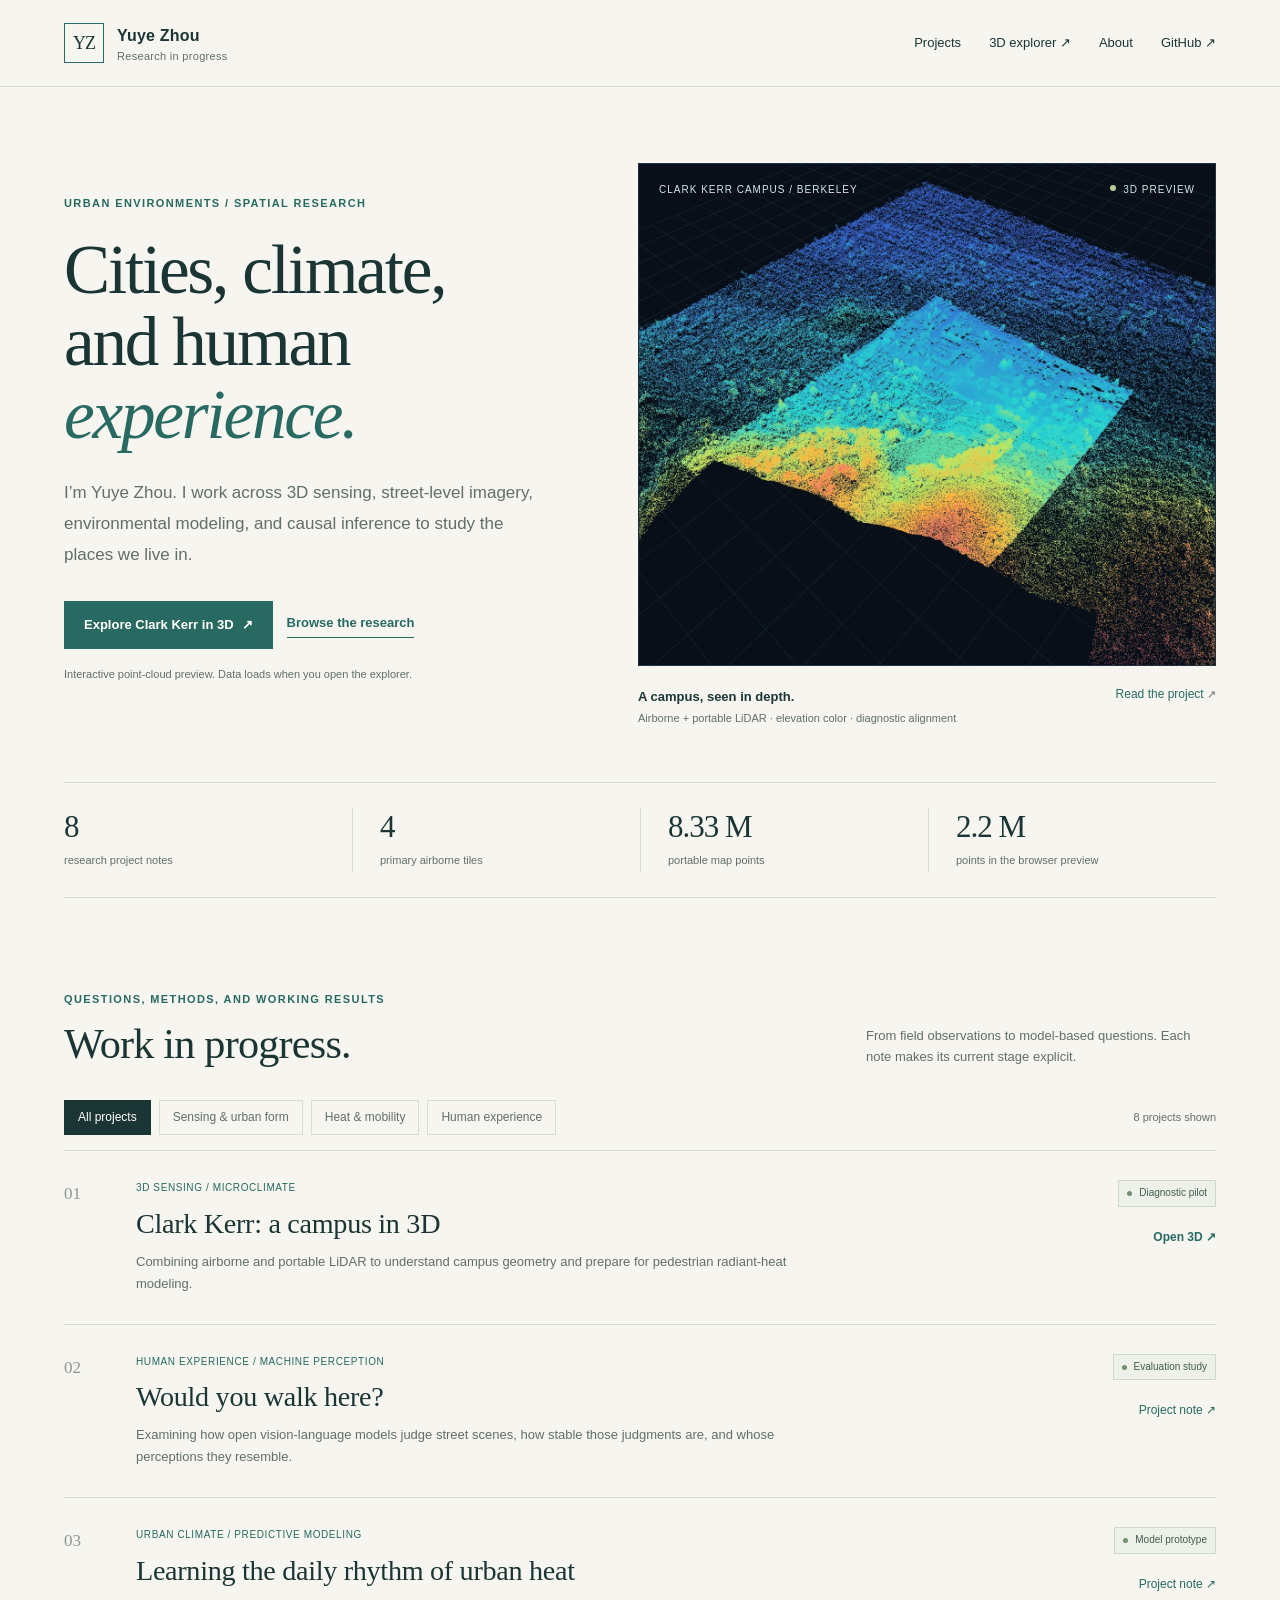
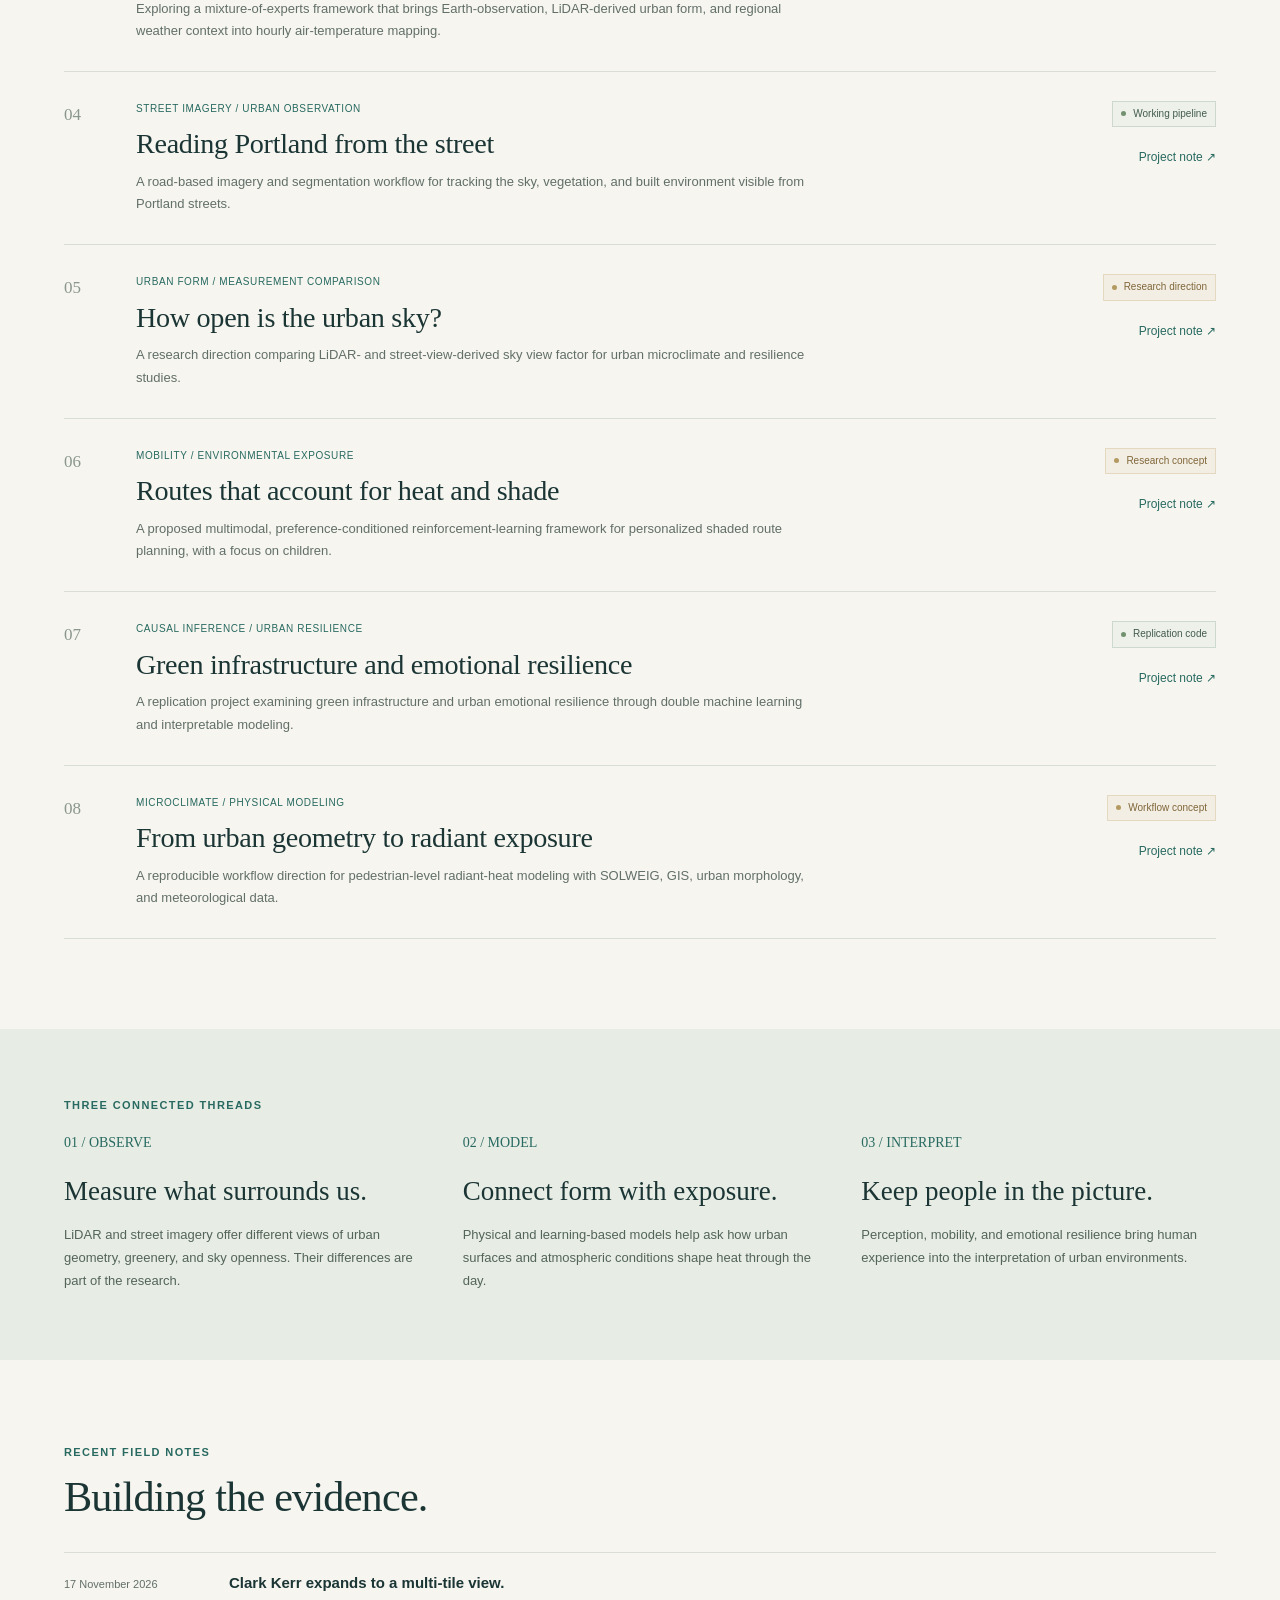
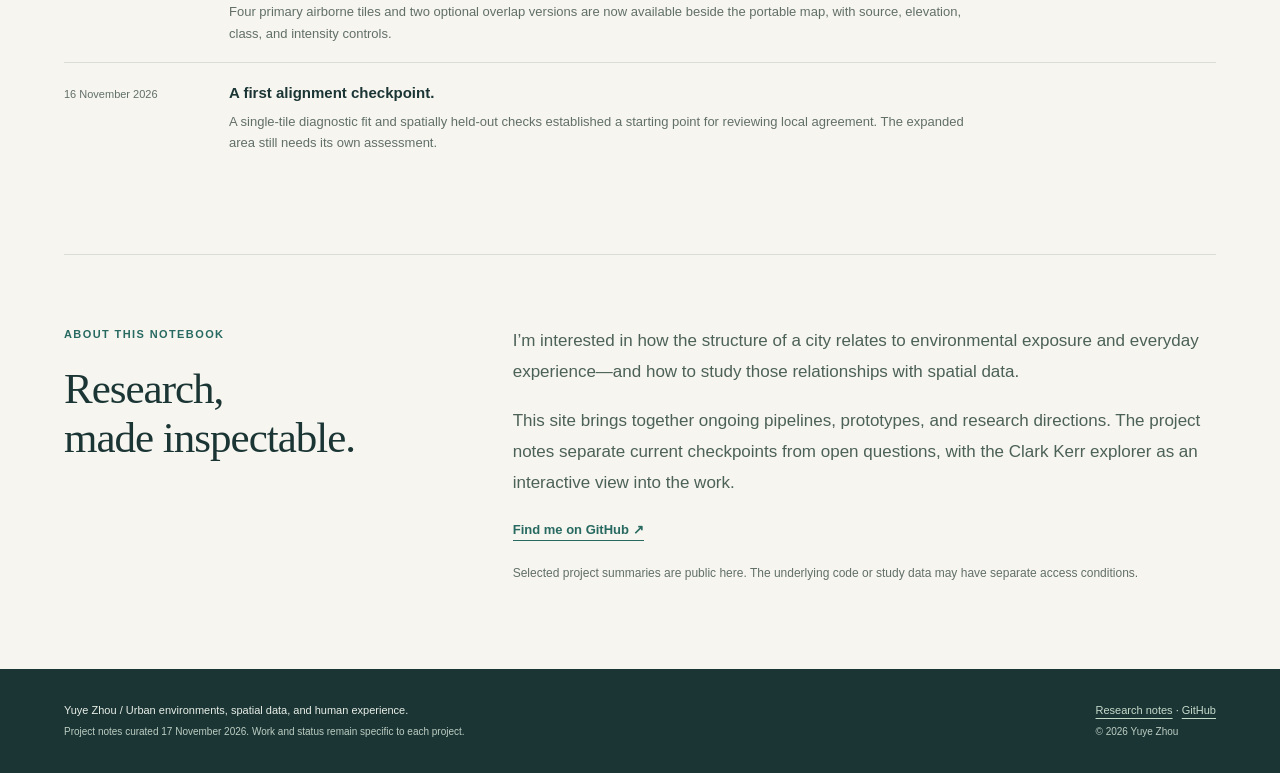
==== index.html @ 60a48d97 "Publish research portfolio and sampled interactive LiDAR explorer" ====
<!doctype html><html lang="en"><head><meta charset="utf-8"><meta name="viewport" content="width=device-width,initial-scale=1">
<title>Yuye Zhou — research in progress</title><meta name="description" content="Research in progress by Yuye Zhou: urban heat, LiDAR, street-level perception, spatial modeling, and causal inference."><meta name="theme-color" content="#f6f5ef">
<link rel="canonical" href="https://yuye06.github.io/"><link rel="icon" type="image/svg+xml" href="./assets/mark.svg"><link rel="stylesheet" href="./assets/site.css">
<meta property="og:type" content="website"><meta property="og:title" content="Yuye Zhou — research in progress"><meta property="og:description" content="Research in progress by Yuye Zhou: urban heat, LiDAR, street-level perception, spatial modeling, and causal inference."><meta property="og:url" content="https://yuye06.github.io/"><meta property="og:image" content="https://yuye06.github.io/assets/clark-kerr-overview.webp">
<meta name="twitter:card" content="summary_large_image"><script defer src="./assets/site.js"></script></head><body>
<a class="skip-link" href="#main">Skip to content</a><header class="site-header"><div class="wrap header-inner"><a class="brand" href="./index.html" aria-label="Yuye Zhou home"><span class="brand-mark" aria-hidden="true">YZ</span><span><strong>Yuye Zhou</strong><small>Research in progress</small></span></a>
<button class="nav-button" aria-expanded="false" aria-controls="primary-nav">Menu <span aria-hidden="true">☰</span></button><nav id="primary-nav" class="site-nav" aria-label="Primary"><a href="./index.html#research">Projects</a><a href="./explore/clark-kerr/">3D explorer <span aria-hidden="true">↗</span></a><a href="./index.html#about">About</a><a href="https://github.com/yuye06" rel="me">GitHub <span aria-hidden="true">↗</span></a></nav></div></header><main id="main"><div class="wrap"><section class="hero" aria-labelledby="hero-title"><div class="hero-copy"><p class="eyebrow">Urban environments / spatial research</p><h1 id="hero-title">Cities, climate,<br>and human<br><em>experience.</em></h1><p>I’m Yuye Zhou. I work across 3D sensing, street-level imagery, environmental modeling, and causal inference to study the places we live in.</p><div class="actions"><a class="button" href="explore/clark-kerr/">Explore Clark Kerr in 3D <span aria-hidden="true">↗</span></a><a class="text-link" href="#research">Browse the research</a></div><p class="hero-note">Interactive point-cloud preview. Data loads when you open the explorer.</p></div><div class="hero-visual"><a class="image-shell" href="projects/clark-kerr/" aria-label="Read about the Clark Kerr LiDAR project"><div class="image-topline"><span>Clark Kerr Campus / Berkeley</span><span><i class="live-dot"></i>3D preview</span></div><img src="assets/clark-kerr-overview.webp" alt="Elevation-colored 3D point cloud of Clark Kerr Campus and surrounding urban terrain" width="1800" height="1100" fetchpriority="high"></a><div class="image-caption"><div><strong>A campus, seen in depth.</strong><span>Airborne + portable LiDAR · elevation color · diagnostic alignment</span></div><a href="projects/clark-kerr/">Read the project <span aria-hidden="true">↗</span></a></div></div></section>
<div class="data-strip" aria-label="Portfolio and featured project overview"><div class="data-item"><strong>8</strong><span>research project notes</span></div><div class="data-item"><strong>4</strong><span>primary airborne tiles</span></div><div class="data-item"><strong>8.33 M</strong><span>portable map points</span></div><div class="data-item"><strong>2.2 M</strong><span>points in the browser preview</span></div></div>
<section id="research" class="research-section" aria-labelledby="research-title"><div class="section-heading"><div><p class="eyebrow">Questions, methods, and working results</p><h2 id="research-title">Work in progress.</h2></div><p>From field observations to model-based questions. Each note makes its current stage explicit.</p></div><div class="filter-bar" aria-label="Filter projects"><button class="filter" data-filter="all" aria-pressed="true">All projects</button><button class="filter" data-filter="sensing" aria-pressed="false">Sensing &amp; urban form</button><button class="filter" data-filter="heat" aria-pressed="false">Heat &amp; mobility</button><button class="filter" data-filter="human" aria-pressed="false">Human experience</button><span id="filter-count" class="filter-count" role="status" aria-live="polite">8 projects shown</span></div><div class="project-list"><article class="project-row" data-categories="sensing heat"><span class="project-index" aria-hidden="true">01</span><div class="project-main"><div class="project-theme">3D sensing / microclimate</div><h3><a href="projects/clark-kerr/">Clark Kerr: a campus in 3D</a></h3><p>Combining airborne and portable LiDAR to understand campus geometry and prepare for pedestrian radiant-heat modeling.</p></div><div class="project-side"><span class="status">Diagnostic pilot</span><a class="live-link" href="explore/clark-kerr/">Open 3D <span aria-hidden="true">↗</span></a></div></article><article class="project-row" data-categories="human sensing"><span class="project-index" aria-hidden="true">02</span><div class="project-main"><div class="project-theme">Human experience / machine perception</div><h3><a href="projects/would-you-walk-here/">Would you walk here?</a></h3><p>Examining how open vision-language models judge street scenes, how stable those judgments are, and whose perceptions they resemble.</p></div><div class="project-side"><span class="status">Evaluation study</span><a href="projects/would-you-walk-here/">Project note <span aria-hidden="true">↗</span></a></div></article><article class="project-row" data-categories="heat"><span class="project-index" aria-hidden="true">03</span><div class="project-main"><div class="project-theme">Urban climate / predictive modeling</div><h3><a href="projects/urban-heat-experts/">Learning the daily rhythm of urban heat</a></h3><p>Exploring a mixture-of-experts framework that brings Earth-observation, LiDAR-derived urban form, and regional weather context into hourly air-temperature mapping.</p></div><div class="project-side"><span class="status">Model prototype</span><a href="projects/urban-heat-experts/">Project note <span aria-hidden="true">↗</span></a></div></article><article class="project-row" data-categories="sensing"><span class="project-index" aria-hidden="true">04</span><div class="project-main"><div class="project-theme">Street imagery / urban observation</div><h3><a href="projects/portland-street-view/">Reading Portland from the street</a></h3><p>A road-based imagery and segmentation workflow for tracking the sky, vegetation, and built environment visible from Portland streets.</p></div><div class="project-side"><span class="status">Working pipeline</span><a href="projects/portland-street-view/">Project note <span aria-hidden="true">↗</span></a></div></article><article class="project-row" data-categories="sensing heat"><span class="project-index" aria-hidden="true">05</span><div class="project-main"><div class="project-theme">Urban form / measurement comparison</div><h3><a href="projects/sky-view-factor/">How open is the urban sky?</a></h3><p>A research direction comparing LiDAR- and street-view-derived sky view factor for urban microclimate and resilience studies.</p></div><div class="project-side"><span class="status concept">Research direction</span><a href="projects/sky-view-factor/">Project note <span aria-hidden="true">↗</span></a></div></article><article class="project-row" data-categories="heat human"><span class="project-index" aria-hidden="true">06</span><div class="project-main"><div class="project-theme">Mobility / environmental exposure</div><h3><a href="projects/shaded-routing/">Routes that account for heat and shade</a></h3><p>A proposed multimodal, preference-conditioned reinforcement-learning framework for personalized shaded route planning, with a focus on children.</p></div><div class="project-side"><span class="status concept">Research concept</span><a href="projects/shaded-routing/">Project note <span aria-hidden="true">↗</span></a></div></article><article class="project-row" data-categories="human"><span class="project-index" aria-hidden="true">07</span><div class="project-main"><div class="project-theme">Causal inference / urban resilience</div><h3><a href="projects/urban-emotional-resilience/">Green infrastructure and emotional resilience</a></h3><p>A replication project examining green infrastructure and urban emotional resilience through double machine learning and interpretable modeling.</p></div><div class="project-side"><span class="status">Replication code</span><a href="projects/urban-emotional-resilience/">Project note <span aria-hidden="true">↗</span></a></div></article><article class="project-row" data-categories="heat"><span class="project-index" aria-hidden="true">08</span><div class="project-main"><div class="project-theme">Microclimate / physical modeling</div><h3><a href="projects/solweig-urban-heat/">From urban geometry to radiant exposure</a></h3><p>A reproducible workflow direction for pedestrian-level radiant-heat modeling with SOLWEIG, GIS, urban morphology, and meteorological data.</p></div><div class="project-side"><span class="status concept">Workflow concept</span><a href="projects/solweig-urban-heat/">Project note <span aria-hidden="true">↗</span></a></div></article></div></section></div><section class="themes" aria-labelledby="threads-title"><div class="wrap"><p class="eyebrow" id="threads-title">Three connected threads</p><div class="theme-grid"><div><span class="theme-number">01 / OBSERVE</span><h3>Measure what surrounds us.</h3><p>LiDAR and street imagery offer different views of urban geometry, greenery, and sky openness. Their differences are part of the research.</p></div><div><span class="theme-number">02 / MODEL</span><h3>Connect form with exposure.</h3><p>Physical and learning-based models help ask how urban surfaces and atmospheric conditions shape heat through the day.</p></div><div><span class="theme-number">03 / INTERPRET</span><h3>Keep people in the picture.</h3><p>Perception, mobility, and emotional resilience bring human experience into the interpretation of urban environments.</p></div></div></div></section>
<div class="wrap"><section class="updates" aria-labelledby="updates-title"><div class="section-heading"><div><p class="eyebrow">Recent field notes</p><h2 id="updates-title">Building the evidence.</h2></div></div><article class="update-row"><time datetime="2026-11-17">17 November 2026</time><div><h3>Clark Kerr expands to a multi-tile view.</h3><p>Four primary airborne tiles and two optional overlap versions are now available beside the portable map, with source, elevation, class, and intensity controls.</p></div></article><article class="update-row"><time datetime="2026-11-16">16 November 2026</time><div><h3>A first alignment checkpoint.</h3><p>A single-tile diagnostic fit and spatially held-out checks established a starting point for reviewing local agreement. The expanded area still needs its own assessment.</p></div></article></section>
<section id="about" class="about" aria-labelledby="about-title"><div><p class="eyebrow">About this notebook</p><h2 id="about-title">Research,<br>made inspectable.</h2></div><div class="about-copy"><p>I’m interested in how the structure of a city relates to environmental exposure and everyday experience—and how to study those relationships with spatial data.</p><p>This site brings together ongoing pipelines, prototypes, and research directions. The project notes separate current checkpoints from open questions, with the Clark Kerr explorer as an interactive view into the work.</p><a class="text-link" href="https://github.com/yuye06">Find me on GitHub <span aria-hidden="true">↗</span></a><small>Selected project summaries are public here. The underlying code or study data may have separate access conditions.</small></div></section></div></main><footer class="site-footer"><div class="wrap footer-inner"><div><p>Yuye Zhou <span aria-hidden="true"> / </span> Urban environments, spatial data, and human experience.</p><p class="footer-meta">Project notes curated 17 November 2026. Work and status remain specific to each project.</p></div><div><p><a href="./index.html#research">Research notes</a> · <a href="https://github.com/yuye06">GitHub</a></p><p class="footer-meta">© 2026 Yuye Zhou</p></div></div></footer></body></html>
---- assets/site.css ----
@charset "UTF-8";
:root{--paper:#f6f5ef;--white:#fffefb;--ink:#1b3535;--muted:#626f69;--line:#d8ded5;--teal:#286a61;--soft:#e7ece4;--gold:#a97933;--coral:#b95d50;--navy:#0b1522;--serif:Georgia,'Times New Roman',serif;--sans:'Segoe UI',Arial,sans-serif}*{box-sizing:border-box}html{scroll-behavior:smooth;scroll-padding-top:100px}body{margin:0;background:var(--paper);color:var(--ink);font:16px/1.65 var(--sans);-webkit-font-smoothing:antialiased}a{color:inherit;text-underline-offset:4px}button,a{-webkit-tap-highlight-color:transparent}button{font:inherit}button,a:focus-visible{outline-offset:5px}a:focus-visible,button:focus-visible{outline:2px solid var(--teal)}img{max-width:100%;display:block}button{cursor:pointer}::selection{background:#d6e5d9}.skip-link{position:fixed;left:20px;top:-80px;z-index:100;background:var(--ink);color:white;padding:10px 16px}.skip-link:focus{top:12px}.wrap{max-width:1240px;margin:auto;padding-inline:44px}.site-header{position:sticky;top:0;background:rgba(246,245,239,.97);backdrop-filter:blur(14px);z-index:30;border-bottom:1px solid var(--line)}.header-inner{height:86px;display:flex;align-items:center;justify-content:space-between;gap:24px}.brand{text-decoration:none;display:flex;align-items:center;gap:13px}.brand-mark{height:40px;width:40px;border:1px solid var(--teal);display:grid;place-items:center;font:18px var(--serif);letter-spacing:-1px}.brand strong{font-weight:600;font-size:16px;letter-spacing:.2px}.brand small{display:block;font-size:11px;color:var(--muted);line-height:1.2;letter-spacing:.3px}.site-nav{display:flex;align-items:center;gap:28px}.site-nav a{font-size:13px;text-decoration:none}.site-nav a:hover{text-decoration:underline}.nav-button{border:0;background:transparent;padding:9px;font-size:14px;color:var(--ink);display:none}.arrow{display:inline-block;margin-left:6px}.eyebrow{font-size:11px;letter-spacing:1.4px;font-weight:600;text-transform:uppercase;color:var(--teal);margin:0 0 21px}.hero{padding-block:76px 55px;display:grid;grid-template-columns:1fr 1.12fr;gap:58px;align-items:center}.hero h1{font:normal clamp(46px,5.4vw,72px)/1.05 var(--serif);letter-spacing:-2.2px;margin:0 0 27px}.hero h1 em{font-style:italic;color:var(--teal)}.hero-copy>p:not(.eyebrow){max-width:480px;font-size:17px;color:var(--muted);line-height:1.8}.actions{display:flex;flex-wrap:wrap;gap:14px;align-items:center;margin-top:31px}.button{display:inline-flex;align-items:center;justify-content:center;gap:8px;min-height:48px;padding:11px 19px;font-size:13px;font-weight:600;text-decoration:none;border:1px solid var(--teal);background:var(--teal);color:var(--white);transition:background .18s,transform .18s}.button:hover{background:#20574f;transform:translateY(-1px)}.button.secondary{color:var(--ink);background:transparent;border-color:var(--line)}.button.secondary:hover{background:var(--soft)}.text-link{font-size:13px;font-weight:600;color:var(--teal);text-decoration:none;border-bottom:1px solid var(--teal);padding-bottom:3px}.hero-visual{min-width:0}.image-shell{position:relative;background:var(--navy);border:1px solid #203240;overflow:hidden}.image-shell>img{width:100%;aspect-ratio:1.15;object-fit:cover}.image-topline{position:absolute;top:18px;left:20px;right:20px;display:flex;justify-content:space-between;font-size:10px;letter-spacing:1px;color:#d6e4eb;text-transform:uppercase;pointer-events:none}.live-dot{display:inline-block;width:6px;height:6px;margin-right:7px;background:#b8ce99;border-radius:100%;vertical-align:2px}.image-caption{padding:17px 0 0;display:flex;justify-content:space-between;gap:20px}.image-caption strong{font-size:13px;font-weight:600}.image-caption span{display:block;color:var(--muted);font-size:11px}.image-caption a{font-size:12px;white-space:nowrap;color:var(--teal);text-decoration:none;align-self:flex-start;margin-top:2px}.hero-note{font-size:11px!important;margin-top:16px;color:var(--muted)}.data-strip{display:grid;grid-template-columns:repeat(4,1fr);border-block:1px solid var(--line);padding-block:25px;margin-bottom:92px}.data-item{padding-left:27px;border-left:1px solid var(--line)}.data-item:first-child{padding-left:0;border-left:0}.data-item strong{display:block;font:31px/1.2 var(--serif);letter-spacing:-1px}.data-item span{font-size:11px;color:var(--muted)}.section-heading{display:flex;align-items:flex-end;justify-content:space-between;gap:35px;margin-bottom:32px}.section-heading h2{font:normal clamp(30px,3.3vw,43px)/1.1 var(--serif);letter-spacing:-.8px;margin:0}.section-heading .eyebrow{margin-bottom:13px}.section-heading>p{color:var(--muted);max-width:350px;font-size:13px;margin:0}.research-section{padding-bottom:90px;scroll-margin-top:110px}.filter-bar{display:flex;flex-wrap:wrap;align-items:center;gap:8px;margin-bottom:15px}.filter{border:1px solid var(--line);background:transparent;color:var(--muted);padding:7px 13px;font-size:12px}.filter[aria-pressed=true]{background:var(--ink);border-color:var(--ink);color:var(--white)}.filter-count{font-size:11px;color:var(--muted);margin-left:auto}.project-list{border-top:1px solid var(--line)}.project-row{display:grid;grid-template-columns:48px 1fr 185px;column-gap:24px;padding-block:29px;border-bottom:1px solid var(--line);align-items:start}.project-row[hidden]{display:none}.project-index{font:17px var(--serif);color:#8a978e;padding-top:4px}.project-main h3{font:normal clamp(22px,2.2vw,29px)/1.2 var(--serif);letter-spacing:-.3px;margin:0 0 10px}.project-main h3 a{text-decoration:none}.project-main h3 a:hover{color:var(--teal)}.project-main p{font-size:13px;line-height:1.7;color:var(--muted);max-width:680px;margin:0}.project-theme{font-size:10px;letter-spacing:.6px;text-transform:uppercase;color:var(--teal);margin-bottom:10px}.project-side{display:flex;flex-direction:column;align-items:flex-end;gap:21px}.status{display:inline-flex;align-items:center;gap:7px;font-size:10px;border:1px solid #ced9ce;padding:4px 8px;background:#edf1e9;color:#435b4d;white-space:nowrap}.status:before{content:'';width:5px;height:5px;border-radius:100%;background:#71916f}.status.concept{background:#f3eee4;color:#7f6639;border-color:#e4d8c0}.status.concept:before{background:#b39a60}.project-side>a{font-size:12px;text-decoration:none;color:var(--teal)}.project-side>a:hover{text-decoration:underline}.project-side .live-link{font-weight:600}.themes{background:var(--soft);padding-block:67px;margin-bottom:83px}.theme-grid{display:grid;grid-template-columns:repeat(3,1fr);gap:44px}.theme-number{font:14px var(--serif);color:var(--teal);display:block;margin-bottom:24px}.theme-grid h3{font:normal 27px/1.2 var(--serif);margin:0 0 15px}.theme-grid p{color:#53645b;font-size:13px;line-height:1.8;margin:0}.updates{padding-bottom:82px}.update-row{display:grid;grid-template-columns:140px 1fr;gap:25px;padding:18px 0;border-top:1px solid var(--line)}.update-row time{font-size:11px;color:var(--muted);padding-top:4px}.update-row h3{font-size:15px;font-weight:600;margin:0 0 5px}.update-row p{font-size:13px;color:var(--muted);margin:0;max-width:750px}.about{display:grid;grid-template-columns:.7fr 1.3fr;gap:70px;border-top:1px solid var(--line);padding-block:70px 85px;scroll-margin-top:100px}.about h2{font:normal 43px var(--serif);letter-spacing:-1px;margin:0}.about .about-copy>p{font-size:17px;color:#4c6158;line-height:1.85;margin-top:0;max-width:700px}.about small{font-size:12px;color:var(--muted);display:block;margin-top:22px}.site-footer{background:var(--ink);color:#e8eee6;padding-block:32px}.footer-inner{display:flex;justify-content:space-between;gap:25px;font-size:11px}.footer-inner p{margin:0}.footer-inner a{color:#c6daca}.footer-meta{color:#bdcec2;font-size:10px;margin-top:5px!important}.breadcrumb{font-size:11px;color:var(--muted);margin:31px 0 41px}.breadcrumb a{text-decoration:none}.project-hero{max-width:950px;padding-bottom:43px}.project-hero .eyebrow{margin:0 0 18px}.project-hero h1{font:normal clamp(39px,5vw,65px)/1.08 var(--serif);letter-spacing:-1.8px;margin:20px 0 22px}.project-lead{font-size:20px;line-height:1.7;color:#52665d;max-width:820px;margin:0}.project-status-line{display:flex;align-items:center;gap:17px;flex-wrap:wrap;font-size:12px;color:var(--muted)}.project-figure{margin-bottom:50px}.project-figure img{width:100%;height:auto;border:1px solid var(--line)}.project-figure figcaption{font-size:11px;color:var(--muted);padding-top:9px}.project-body{display:grid;grid-template-columns:1fr 285px;gap:75px;padding-bottom:70px}.article-block{margin-bottom:41px}.article-block h2{font:normal 29px/1.2 var(--serif);letter-spacing:-.4px;margin:0 0 18px}.article-block p,.article-block li{font-size:15px;line-height:1.85;color:#4c6058}.article-block p{margin-top:0}.article-block ol,.article-block ul{padding-left:22px}.article-block li{padding-left:6px;margin-bottom:10px}.question{border-left:2px solid var(--teal);padding-left:22px;font:normal 25px/1.5 var(--serif);margin:0;color:var(--ink)}.project-aside{border-top:1px solid var(--line);padding-top:23px;align-self:start}.project-aside h3{font-size:11px;letter-spacing:1px;text-transform:uppercase;color:var(--teal);font-weight:600;margin:0 0 17px}.project-aside p{font-size:12px;line-height:1.8;color:var(--muted)}.aside-stat{padding:16px 0;border-bottom:1px solid var(--line)}.aside-stat strong{font:29px var(--serif);display:block}.aside-stat span{font-size:11px;color:var(--muted)}.diagram{display:grid;grid-template-columns:1fr 30px 1fr 30px 1fr;align-items:center;gap:9px;padding:34px 0 42px}.diagram-step{min-height:97px;border:1px solid var(--line);padding:18px;background:#ecefe7;display:flex;align-items:center;font-size:13px;line-height:1.6}.diagram-arrow{text-align:center;color:var(--teal)}.related{border-top:1px solid var(--line);padding-top:27px}.related a{display:block;font-size:14px;line-height:1.6;color:var(--teal);text-decoration:none;padding:9px 0}.research-note{background:var(--soft);padding:22px 24px;margin-bottom:34px;font-size:13px;line-height:1.8;color:#4c6058}.resource-row{display:flex;gap:12px;flex-wrap:wrap;margin-top:28px}.back-top{text-decoration:none;font-size:12px;color:var(--teal)}.notfound{text-align:center;padding:100px 20px 140px}.notfound h1{font:65px var(--serif);margin-bottom:15px}.notfound p{color:var(--muted)}
@media(min-width:1500px){.hero{padding-block:90px 65px;gap:72px}}@media(max-width:1000px){.wrap{padding-inline:28px}.hero{gap:32px;padding-top:52px}.hero h1{font-size:55px}.site-nav{gap:20px}.hero-copy>p:not(.eyebrow){font-size:15px}.project-row{grid-template-columns:35px 1fr 160px;gap:17px}.project-body{grid-template-columns:1fr 250px;gap:38px}.theme-grid{gap:27px}.hero-note{font-size:10px!important}.project-hero h1{font-size:53px}}
@media(max-width:720px){html{scroll-padding-top:83px}.wrap{padding-inline:22px}.header-inner{height:72px}.brand-mark{width:34px;height:34px;font-size:16px}.brand strong{font-size:14px}.brand small{font-size:10px}.nav-button{display:block}.site-nav{display:none;position:absolute;left:0;right:0;top:72px;background:var(--paper);padding:20px 22px;border-bottom:1px solid var(--line);flex-direction:column;align-items:flex-start;gap:19px}.site-nav.open{display:flex}.hero{grid-template-columns:1fr;padding-top:41px;gap:35px;padding-bottom:34px}.hero h1{font-size:53px;max-width:470px;letter-spacing:-1.7px;margin-bottom:22px}.hero-copy>p:not(.eyebrow){max-width:560px;font-size:16px}.eyebrow{font-size:10px;margin-bottom:18px}.actions{gap:12px;margin-top:24px}.button{font-size:12px;min-height:45px;padding:10px 15px}.image-shell>img{aspect-ratio:1.4}.image-caption{gap:12px}.image-caption strong{font-size:12px}.image-caption span{font-size:10px}.data-strip{grid-template-columns:1fr 1fr;row-gap:24px;margin-bottom:57px;padding-block:22px}.data-item{padding-left:20px}.data-item:nth-child(3){padding-left:0;border-left:0}.data-item strong{font-size:28px}.data-item span{font-size:10px}.section-heading{align-items:flex-start;flex-direction:column;gap:17px}.section-heading h2{font-size:35px}.section-heading>p{max-width:520px}.filter{font-size:11px;padding:7px 10px}.filter-count{margin-left:0;width:100%;margin-top:7px}.project-row{grid-template-columns:26px 1fr;gap:12px;padding-block:24px}.project-main h3{font-size:25px}.project-main p{font-size:12px;line-height:1.8}.project-side{grid-column:2;align-items:flex-start;flex-direction:row;align-items:center;gap:18px;margin-top:13px}.project-side>a{font-size:11px}.status{font-size:9px}.project-theme{font-size:9px;margin-bottom:9px}.research-section{padding-bottom:57px}.themes{padding-block:44px;margin-bottom:55px}.theme-grid{grid-template-columns:1fr;gap:32px}.theme-number{margin-bottom:13px}.theme-grid h3{font-size:26px;margin-bottom:10px}.theme-grid p{font-size:13px}.update-row{grid-template-columns:1fr;gap:7px;padding-block:20px}.updates{padding-bottom:52px}.about{grid-template-columns:1fr;gap:28px;padding-block:45px 56px}.about h2{font-size:36px}.about .about-copy>p{font-size:16px}.footer-inner{flex-direction:column;gap:18px}.breadcrumb{margin-block:25px 30px;font-size:10px}.project-hero{padding-bottom:28px}.project-hero h1{font-size:43px;letter-spacing:-1px}.project-lead{font-size:17px}.project-body{grid-template-columns:1fr;gap:20px}.article-block h2{font-size:27px}.article-block p,.article-block li{font-size:14px}.question{font-size:22px;padding-left:17px}.diagram{grid-template-columns:1fr;padding-block:17px 30px;gap:8px}.diagram-step{min-height:67px;padding:15px 18px}.diagram-arrow{transform:rotate(90deg);font-size:18px;line-height:1.1}.project-aside{display:grid;grid-template-columns:1fr 1fr;gap:15px}.project-aside>h3,.project-aside>p,.project-aside>.resource-row,.project-aside>.related{grid-column:1/-1}.project-figure{margin:0 0 34px}.project-figure figcaption{font-size:10px}.research-note{padding:17px 18px;font-size:12px}}
@media(prefers-reduced-motion:reduce){html{scroll-behavior:auto}*{transition:none!important}}
.image-shell{display:block}
.image-shell>img{height:auto}
.image-caption a span{display:inline}
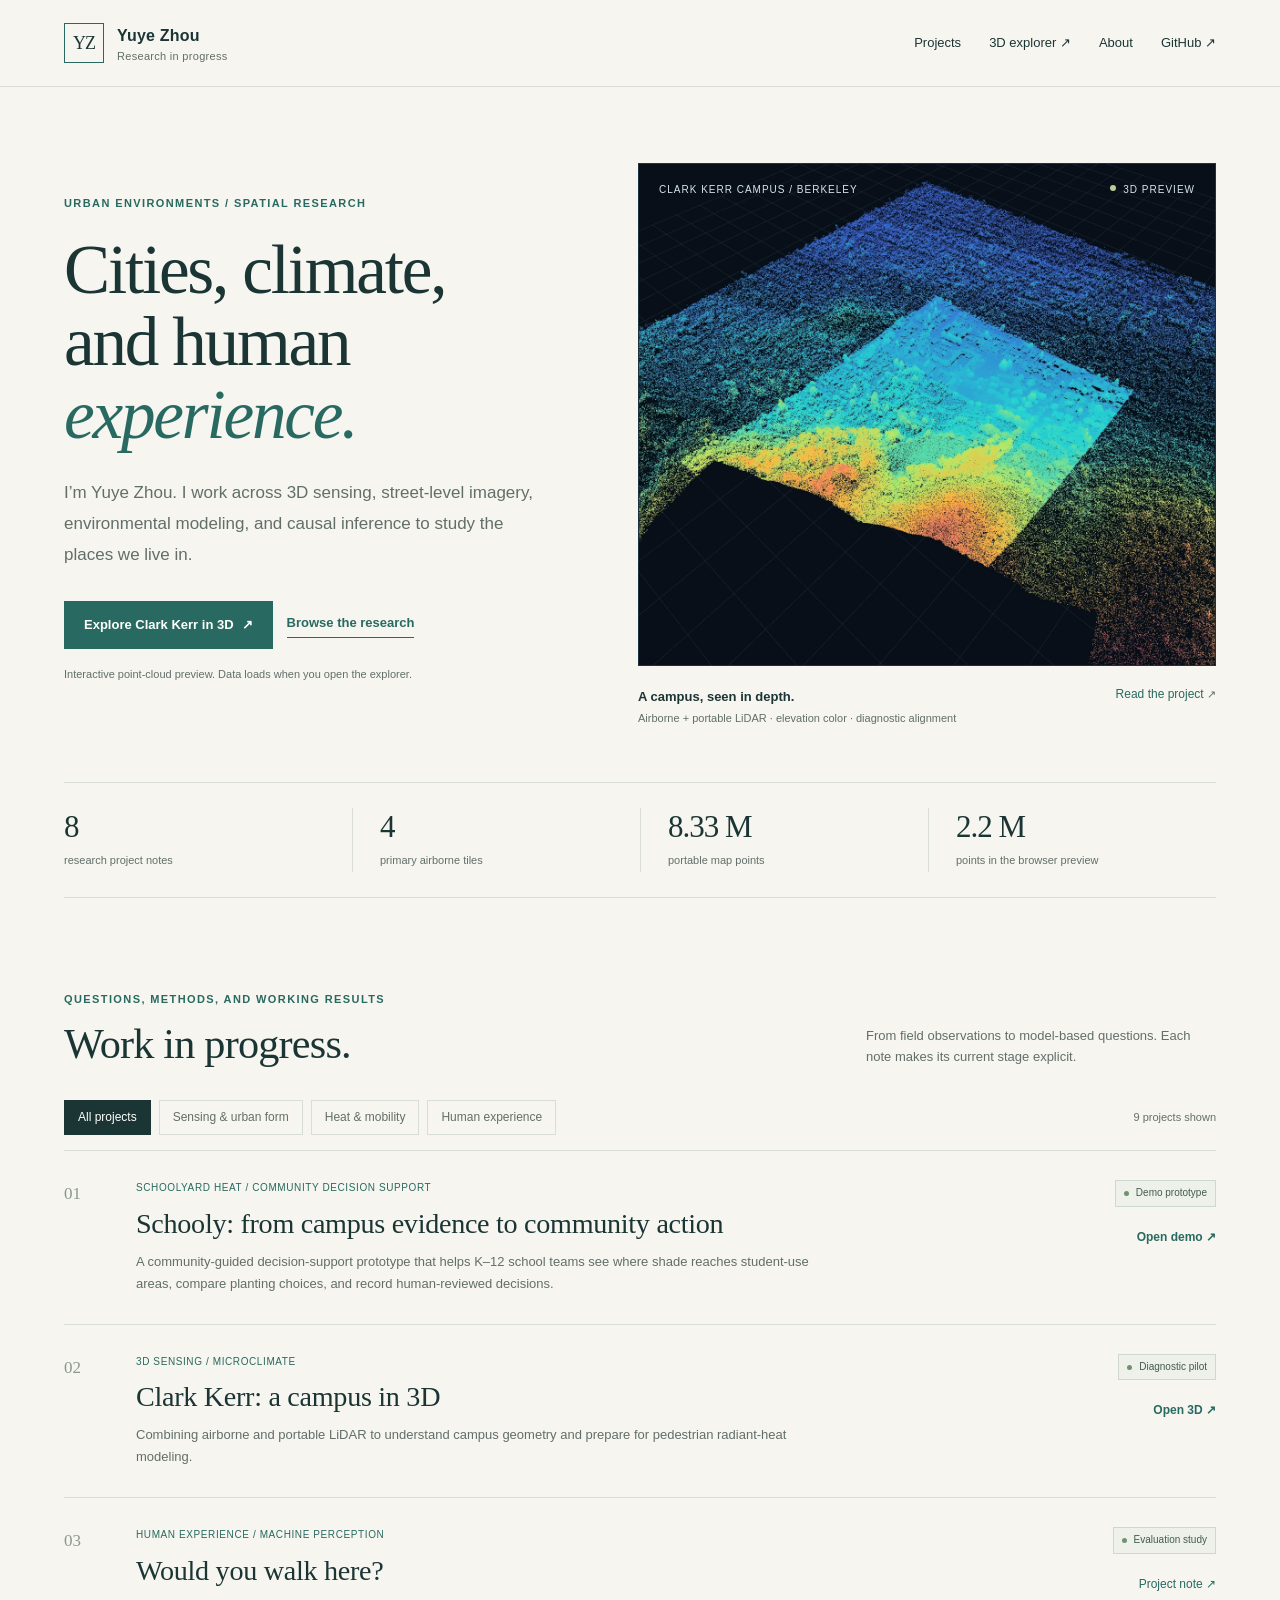
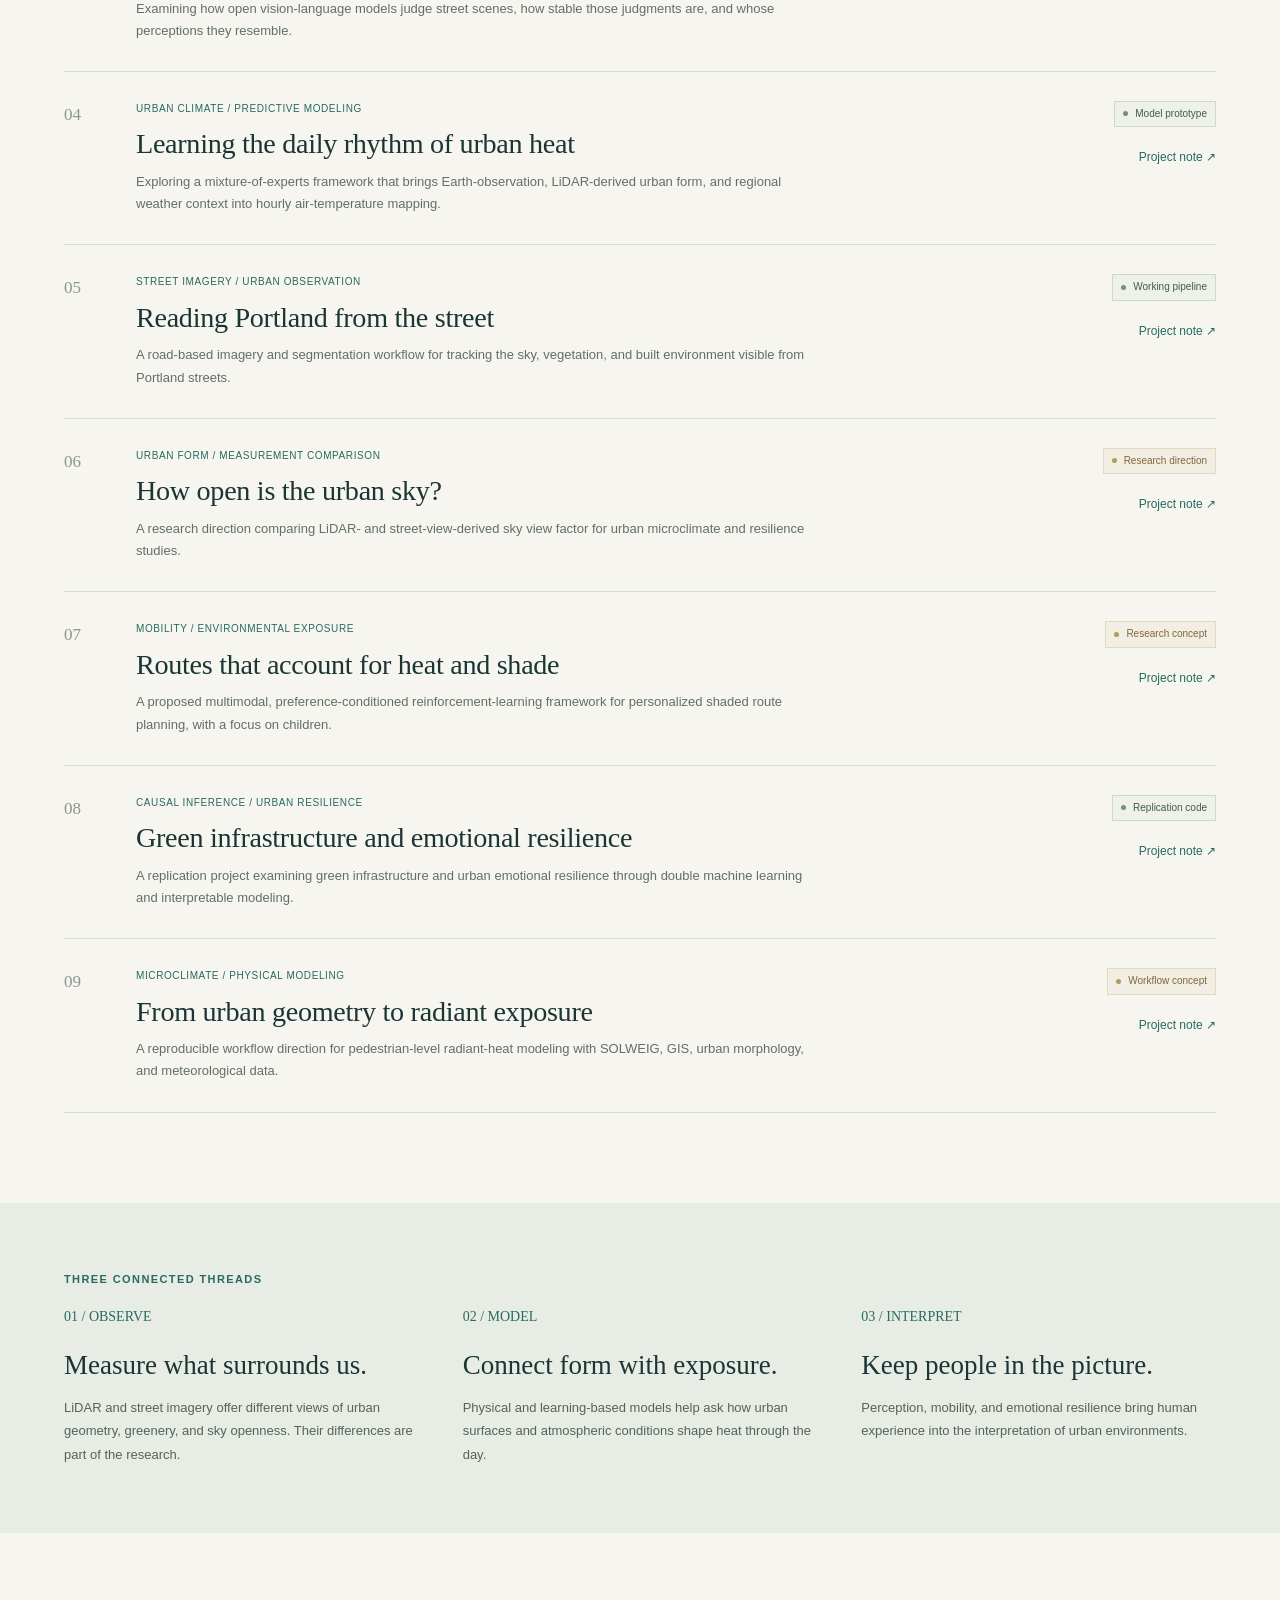
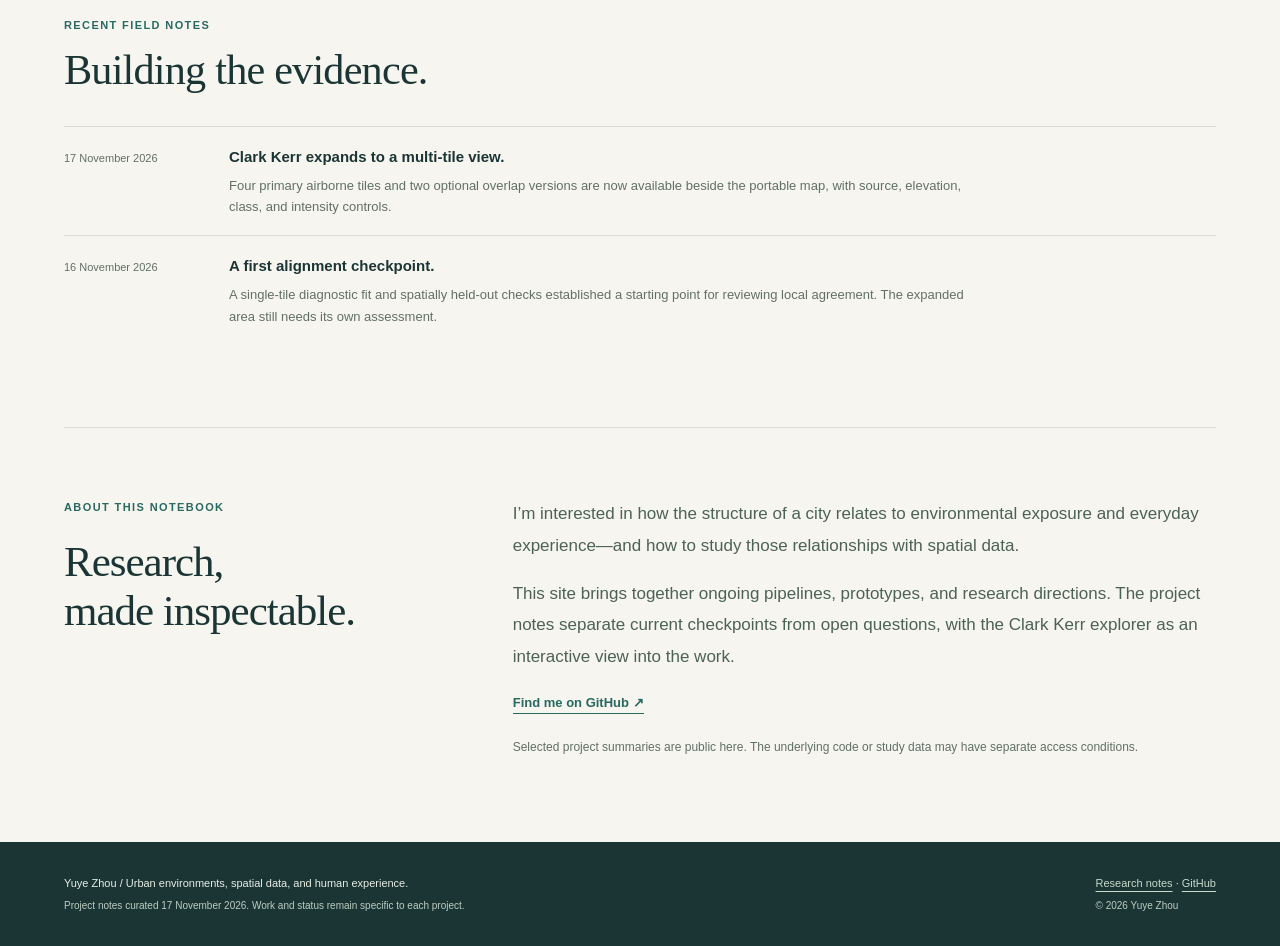
==== commit e067738c: "Add Schooly project note and illustrative shade demo Co-Authored-By: Claude Opus 5.5 (1M context) <n" ====
--- a/index.html
+++ b/index.html
@@ -6,6 +6,6 @@
 <a class="skip-link" href="#main">Skip to content</a><header class="site-header"><div class="wrap header-inner"><a class="brand" href="./index.html" aria-label="Yuye Zhou home"><span class="brand-mark" aria-hidden="true">YZ</span><span><strong>Yuye Zhou</strong><small>Research in progress</small></span></a>
 <button class="nav-button" aria-expanded="false" aria-controls="primary-nav">Menu <span aria-hidden="true">☰</span></button><nav id="primary-nav" class="site-nav" aria-label="Primary"><a href="./index.html#research">Projects</a><a href="./explore/clark-kerr/">3D explorer <span aria-hidden="true">↗</span></a><a href="./index.html#about">About</a><a href="https://github.com/yuye06" rel="me">GitHub <span aria-hidden="true">↗</span></a></nav></div></header><main id="main"><div class="wrap"><section class="hero" aria-labelledby="hero-title"><div class="hero-copy"><p class="eyebrow">Urban environments / spatial research</p><h1 id="hero-title">Cities, climate,<br>and human<br><em>experience.</em></h1><p>I’m Yuye Zhou. I work across 3D sensing, street-level imagery, environmental modeling, and causal inference to study the places we live in.</p><div class="actions"><a class="button" href="explore/clark-kerr/">Explore Clark Kerr in 3D <span aria-hidden="true">↗</span></a><a class="text-link" href="#research">Browse the research</a></div><p class="hero-note">Interactive point-cloud preview. Data loads when you open the explorer.</p></div><div class="hero-visual"><a class="image-shell" href="projects/clark-kerr/" aria-label="Read about the Clark Kerr LiDAR project"><div class="image-topline"><span>Clark Kerr Campus / Berkeley</span><span><i class="live-dot"></i>3D preview</span></div><img src="assets/clark-kerr-overview.webp" alt="Elevation-colored 3D point cloud of Clark Kerr Campus and surrounding urban terrain" width="1800" height="1100" fetchpriority="high"></a><div class="image-caption"><div><strong>A campus, seen in depth.</strong><span>Airborne + portable LiDAR · elevation color · diagnostic alignment</span></div><a href="projects/clark-kerr/">Read the project <span aria-hidden="true">↗</span></a></div></div></section>
 <div class="data-strip" aria-label="Portfolio and featured project overview"><div class="data-item"><strong>8</strong><span>research project notes</span></div><div class="data-item"><strong>4</strong><span>primary airborne tiles</span></div><div class="data-item"><strong>8.33 M</strong><span>portable map points</span></div><div class="data-item"><strong>2.2 M</strong><span>points in the browser preview</span></div></div>
-<section id="research" class="research-section" aria-labelledby="research-title"><div class="section-heading"><div><p class="eyebrow">Questions, methods, and working results</p><h2 id="research-title">Work in progress.</h2></div><p>From field observations to model-based questions. Each note makes its current stage explicit.</p></div><div class="filter-bar" aria-label="Filter projects"><button class="filter" data-filter="all" aria-pressed="true">All projects</button><button class="filter" data-filter="sensing" aria-pressed="false">Sensing &amp; urban form</button><button class="filter" data-filter="heat" aria-pressed="false">Heat &amp; mobility</button><button class="filter" data-filter="human" aria-pressed="false">Human experience</button><span id="filter-count" class="filter-count" role="status" aria-live="polite">8 projects shown</span></div><div class="project-list"><article class="project-row" data-categories="sensing heat"><span class="project-index" aria-hidden="true">01</span><div class="project-main"><div class="project-theme">3D sensing / microclimate</div><h3><a href="projects/clark-kerr/">Clark Kerr: a campus in 3D</a></h3><p>Combining airborne and portable LiDAR to understand campus geometry and prepare for pedestrian radiant-heat modeling.</p></div><div class="project-side"><span class="status">Diagnostic pilot</span><a class="live-link" href="explore/clark-kerr/">Open 3D <span aria-hidden="true">↗</span></a></div></article><article class="project-row" data-categories="human sensing"><span class="project-index" aria-hidden="true">02</span><div class="project-main"><div class="project-theme">Human experience / machine perception</div><h3><a href="projects/would-you-walk-here/">Would you walk here?</a></h3><p>Examining how open vision-language models judge street scenes, how stable those judgments are, and whose perceptions they resemble.</p></div><div class="project-side"><span class="status">Evaluation study</span><a href="projects/would-you-walk-here/">Project note <span aria-hidden="true">↗</span></a></div></article><article class="project-row" data-categories="heat"><span class="project-index" aria-hidden="true">03</span><div class="project-main"><div class="project-theme">Urban climate / predictive modeling</div><h3><a href="projects/urban-heat-experts/">Learning the daily rhythm of urban heat</a></h3><p>Exploring a mixture-of-experts framework that brings Earth-observation, LiDAR-derived urban form, and regional weather context into hourly air-temperature mapping.</p></div><div class="project-side"><span class="status">Model prototype</span><a href="projects/urban-heat-experts/">Project note <span aria-hidden="true">↗</span></a></div></article><article class="project-row" data-categories="sensing"><span class="project-index" aria-hidden="true">04</span><div class="project-main"><div class="project-theme">Street imagery / urban observation</div><h3><a href="projects/portland-street-view/">Reading Portland from the street</a></h3><p>A road-based imagery and segmentation workflow for tracking the sky, vegetation, and built environment visible from Portland streets.</p></div><div class="project-side"><span class="status">Working pipeline</span><a href="projects/portland-street-view/">Project note <span aria-hidden="true">↗</span></a></div></article><article class="project-row" data-categories="sensing heat"><span class="project-index" aria-hidden="true">05</span><div class="project-main"><div class="project-theme">Urban form / measurement comparison</div><h3><a href="projects/sky-view-factor/">How open is the urban sky?</a></h3><p>A research direction comparing LiDAR- and street-view-derived sky view factor for urban microclimate and resilience studies.</p></div><div class="project-side"><span class="status concept">Research direction</span><a href="projects/sky-view-factor/">Project note <span aria-hidden="true">↗</span></a></div></article><article class="project-row" data-categories="heat human"><span class="project-index" aria-hidden="true">06</span><div class="project-main"><div class="project-theme">Mobility / environmental exposure</div><h3><a href="projects/shaded-routing/">Routes that account for heat and shade</a></h3><p>A proposed multimodal, preference-conditioned reinforcement-learning framework for personalized shaded route planning, with a focus on children.</p></div><div class="project-side"><span class="status concept">Research concept</span><a href="projects/shaded-routing/">Project note <span aria-hidden="true">↗</span></a></div></article><article class="project-row" data-categories="human"><span class="project-index" aria-hidden="true">07</span><div class="project-main"><div class="project-theme">Causal inference / urban resilience</div><h3><a href="projects/urban-emotional-resilience/">Green infrastructure and emotional resilience</a></h3><p>A replication project examining green infrastructure and urban emotional resilience through double machine learning and interpretable modeling.</p></div><div class="project-side"><span class="status">Replication code</span><a href="projects/urban-emotional-resilience/">Project note <span aria-hidden="true">↗</span></a></div></article><article class="project-row" data-categories="heat"><span class="project-index" aria-hidden="true">08</span><div class="project-main"><div class="project-theme">Microclimate / physical modeling</div><h3><a href="projects/solweig-urban-heat/">From urban geometry to radiant exposure</a></h3><p>A reproducible workflow direction for pedestrian-level radiant-heat modeling with SOLWEIG, GIS, urban morphology, and meteorological data.</p></div><div class="project-side"><span class="status concept">Workflow concept</span><a href="projects/solweig-urban-heat/">Project note <span aria-hidden="true">↗</span></a></div></article></div></section></div><section class="themes" aria-labelledby="threads-title"><div class="wrap"><p class="eyebrow" id="threads-title">Three connected threads</p><div class="theme-grid"><div><span class="theme-number">01 / OBSERVE</span><h3>Measure what surrounds us.</h3><p>LiDAR and street imagery offer different views of urban geometry, greenery, and sky openness. Their differences are part of the research.</p></div><div><span class="theme-number">02 / MODEL</span><h3>Connect form with exposure.</h3><p>Physical and learning-based models help ask how urban surfaces and atmospheric conditions shape heat through the day.</p></div><div><span class="theme-number">03 / INTERPRET</span><h3>Keep people in the picture.</h3><p>Perception, mobility, and emotional resilience bring human experience into the interpretation of urban environments.</p></div></div></div></section>
+<section id="research" class="research-section" aria-labelledby="research-title"><div class="section-heading"><div><p class="eyebrow">Questions, methods, and working results</p><h2 id="research-title">Work in progress.</h2></div><p>From field observations to model-based questions. Each note makes its current stage explicit.</p></div><div class="filter-bar" aria-label="Filter projects"><button class="filter" data-filter="all" aria-pressed="true">All projects</button><button class="filter" data-filter="sensing" aria-pressed="false">Sensing &amp; urban form</button><button class="filter" data-filter="heat" aria-pressed="false">Heat &amp; mobility</button><button class="filter" data-filter="human" aria-pressed="false">Human experience</button><span id="filter-count" class="filter-count" role="status" aria-live="polite">9 projects shown</span></div><div class="project-list"><article class="project-row" data-categories="heat human"><span class="project-index" aria-hidden="true">01</span><div class="project-main"><div class="project-theme">Schoolyard heat / community decision support</div><h3><a href="projects/schooly/">Schooly: from campus evidence to community action</a></h3><p>A community-guided decision-support prototype that helps K–12 school teams see where shade reaches student-use areas, compare planting choices, and record human-reviewed decisions.</p></div><div class="project-side"><span class="status">Demo prototype</span><a class="live-link" href="explore/schooly/">Open demo <span aria-hidden="true">↗</span></a></div></article><article class="project-row" data-categories="sensing heat"><span class="project-index" aria-hidden="true">02</span><div class="project-main"><div class="project-theme">3D sensing / microclimate</div><h3><a href="projects/clark-kerr/">Clark Kerr: a campus in 3D</a></h3><p>Combining airborne and portable LiDAR to understand campus geometry and prepare for pedestrian radiant-heat modeling.</p></div><div class="project-side"><span class="status">Diagnostic pilot</span><a class="live-link" href="explore/clark-kerr/">Open 3D <span aria-hidden="true">↗</span></a></div></article><article class="project-row" data-categories="human sensing"><span class="project-index" aria-hidden="true">03</span><div class="project-main"><div class="project-theme">Human experience / machine perception</div><h3><a href="projects/would-you-walk-here/">Would you walk here?</a></h3><p>Examining how open vision-language models judge street scenes, how stable those judgments are, and whose perceptions they resemble.</p></div><div class="project-side"><span class="status">Evaluation study</span><a href="projects/would-you-walk-here/">Project note <span aria-hidden="true">↗</span></a></div></article><article class="project-row" data-categories="heat"><span class="project-index" aria-hidden="true">04</span><div class="project-main"><div class="project-theme">Urban climate / predictive modeling</div><h3><a href="projects/urban-heat-experts/">Learning the daily rhythm of urban heat</a></h3><p>Exploring a mixture-of-experts framework that brings Earth-observation, LiDAR-derived urban form, and regional weather context into hourly air-temperature mapping.</p></div><div class="project-side"><span class="status">Model prototype</span><a href="projects/urban-heat-experts/">Project note <span aria-hidden="true">↗</span></a></div></article><article class="project-row" data-categories="sensing"><span class="project-index" aria-hidden="true">05</span><div class="project-main"><div class="project-theme">Street imagery / urban observation</div><h3><a href="projects/portland-street-view/">Reading Portland from the street</a></h3><p>A road-based imagery and segmentation workflow for tracking the sky, vegetation, and built environment visible from Portland streets.</p></div><div class="project-side"><span class="status">Working pipeline</span><a href="projects/portland-street-view/">Project note <span aria-hidden="true">↗</span></a></div></article><article class="project-row" data-categories="sensing heat"><span class="project-index" aria-hidden="true">06</span><div class="project-main"><div class="project-theme">Urban form / measurement comparison</div><h3><a href="projects/sky-view-factor/">How open is the urban sky?</a></h3><p>A research direction comparing LiDAR- and street-view-derived sky view factor for urban microclimate and resilience studies.</p></div><div class="project-side"><span class="status concept">Research direction</span><a href="projects/sky-view-factor/">Project note <span aria-hidden="true">↗</span></a></div></article><article class="project-row" data-categories="heat human"><span class="project-index" aria-hidden="true">07</span><div class="project-main"><div class="project-theme">Mobility / environmental exposure</div><h3><a href="projects/shaded-routing/">Routes that account for heat and shade</a></h3><p>A proposed multimodal, preference-conditioned reinforcement-learning framework for personalized shaded route planning, with a focus on children.</p></div><div class="project-side"><span class="status concept">Research concept</span><a href="projects/shaded-routing/">Project note <span aria-hidden="true">↗</span></a></div></article><article class="project-row" data-categories="human"><span class="project-index" aria-hidden="true">08</span><div class="project-main"><div class="project-theme">Causal inference / urban resilience</div><h3><a href="projects/urban-emotional-resilience/">Green infrastructure and emotional resilience</a></h3><p>A replication project examining green infrastructure and urban emotional resilience through double machine learning and interpretable modeling.</p></div><div class="project-side"><span class="status">Replication code</span><a href="projects/urban-emotional-resilience/">Project note <span aria-hidden="true">↗</span></a></div></article><article class="project-row" data-categories="heat"><span class="project-index" aria-hidden="true">09</span><div class="project-main"><div class="project-theme">Microclimate / physical modeling</div><h3><a href="projects/solweig-urban-heat/">From urban geometry to radiant exposure</a></h3><p>A reproducible workflow direction for pedestrian-level radiant-heat modeling with SOLWEIG, GIS, urban morphology, and meteorological data.</p></div><div class="project-side"><span class="status concept">Workflow concept</span><a href="projects/solweig-urban-heat/">Project note <span aria-hidden="true">↗</span></a></div></article></div></section></div><section class="themes" aria-labelledby="threads-title"><div class="wrap"><p class="eyebrow" id="threads-title">Three connected threads</p><div class="theme-grid"><div><span class="theme-number">01 / OBSERVE</span><h3>Measure what surrounds us.</h3><p>LiDAR and street imagery offer different views of urban geometry, greenery, and sky openness. Their differences are part of the research.</p></div><div><span class="theme-number">02 / MODEL</span><h3>Connect form with exposure.</h3><p>Physical and learning-based models help ask how urban surfaces and atmospheric conditions shape heat through the day.</p></div><div><span class="theme-number">03 / INTERPRET</span><h3>Keep people in the picture.</h3><p>Perception, mobility, and emotional resilience bring human experience into the interpretation of urban environments.</p></div></div></div></section>
 <div class="wrap"><section class="updates" aria-labelledby="updates-title"><div class="section-heading"><div><p class="eyebrow">Recent field notes</p><h2 id="updates-title">Building the evidence.</h2></div></div><article class="update-row"><time datetime="2026-11-17">17 November 2026</time><div><h3>Clark Kerr expands to a multi-tile view.</h3><p>Four primary airborne tiles and two optional overlap versions are now available beside the portable map, with source, elevation, class, and intensity controls.</p></div></article><article class="update-row"><time datetime="2026-11-16">16 November 2026</time><div><h3>A first alignment checkpoint.</h3><p>A single-tile diagnostic fit and spatially held-out checks established a starting point for reviewing local agreement. The expanded area still needs its own assessment.</p></div></article></section>
 <section id="about" class="about" aria-labelledby="about-title"><div><p class="eyebrow">About this notebook</p><h2 id="about-title">Research,<br>made inspectable.</h2></div><div class="about-copy"><p>I’m interested in how the structure of a city relates to environmental exposure and everyday experience—and how to study those relationships with spatial data.</p><p>This site brings together ongoing pipelines, prototypes, and research directions. The project notes separate current checkpoints from open questions, with the Clark Kerr explorer as an interactive view into the work.</p><a class="text-link" href="https://github.com/yuye06">Find me on GitHub <span aria-hidden="true">↗</span></a><small>Selected project summaries are public here. The underlying code or study data may have separate access conditions.</small></div></section></div></main><footer class="site-footer"><div class="wrap footer-inner"><div><p>Yuye Zhou <span aria-hidden="true"> / </span> Urban environments, spatial data, and human experience.</p><p class="footer-meta">Project notes curated 17 November 2026. Work and status remain specific to each project.</p></div><div><p><a href="./index.html#research">Research notes</a> · <a href="https://github.com/yuye06">GitHub</a></p><p class="footer-meta">© 2026 Yuye Zhou</p></div></div></footer></body></html>
